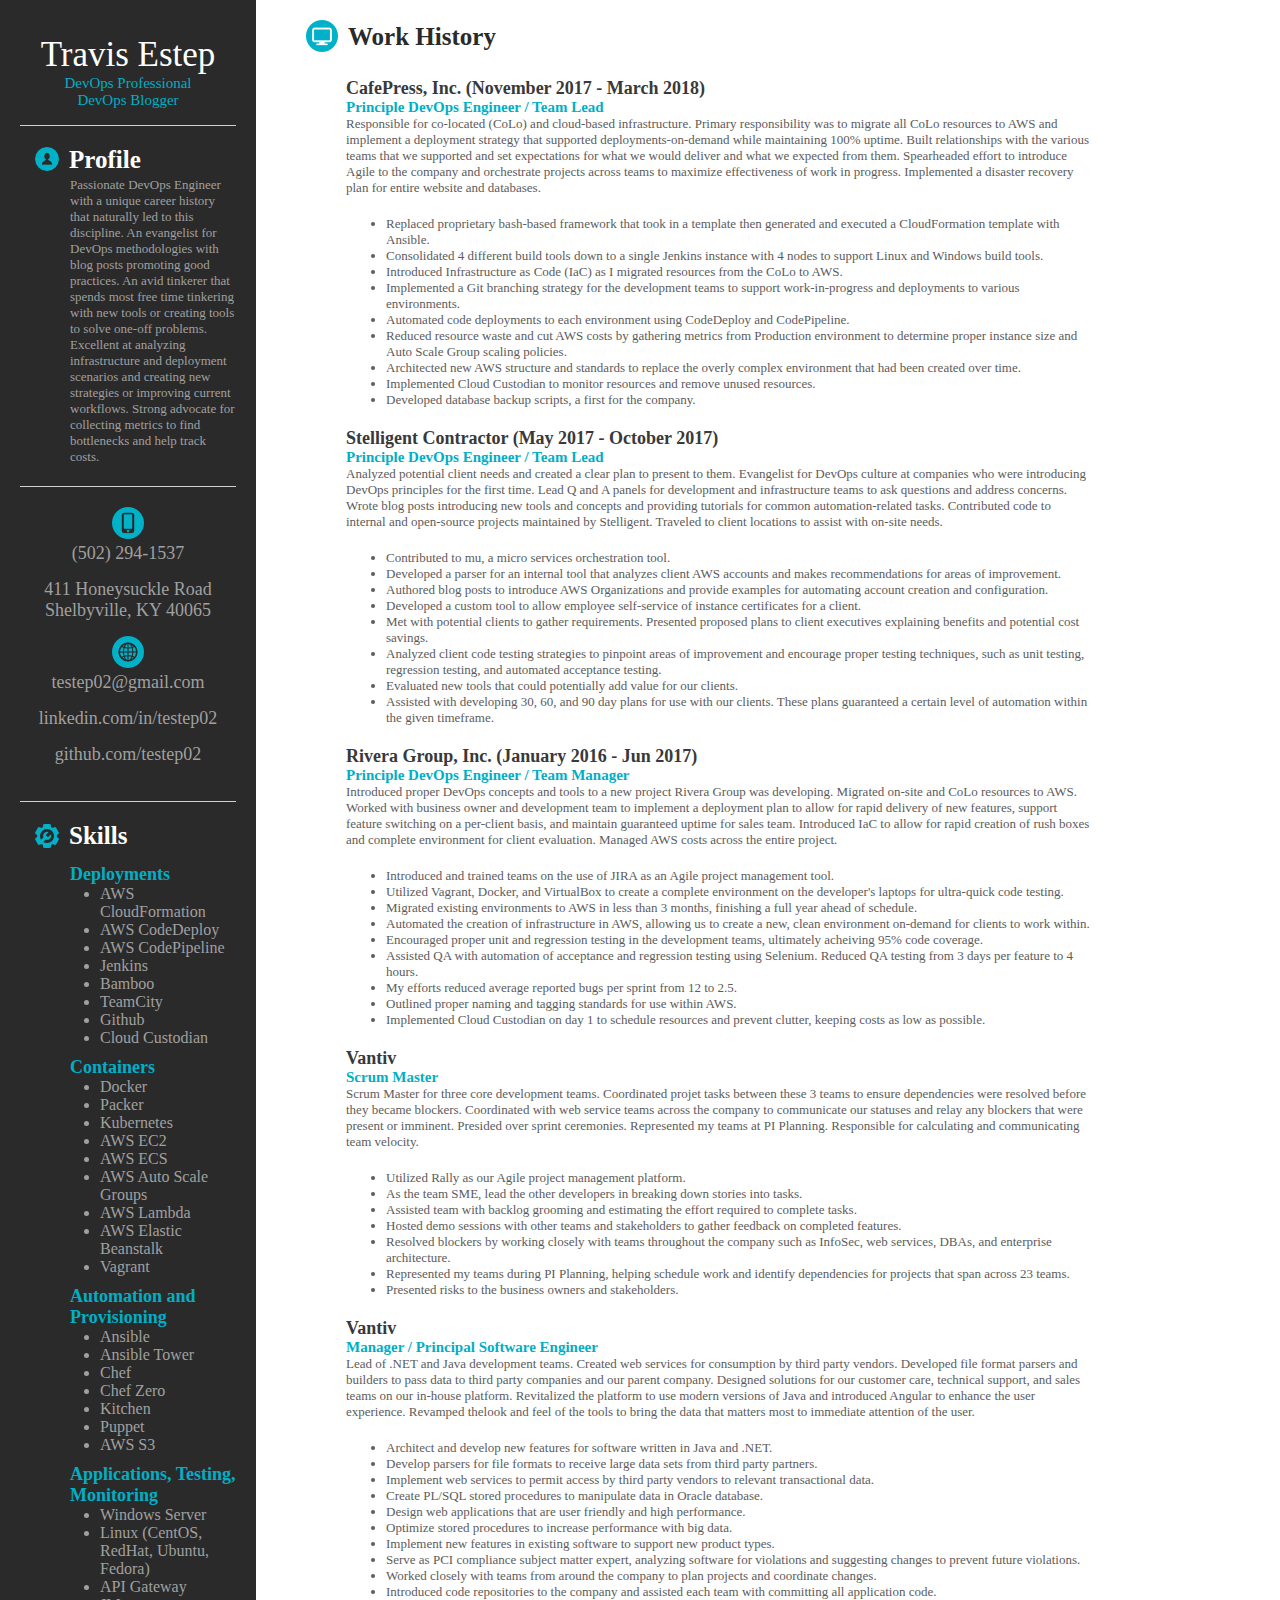
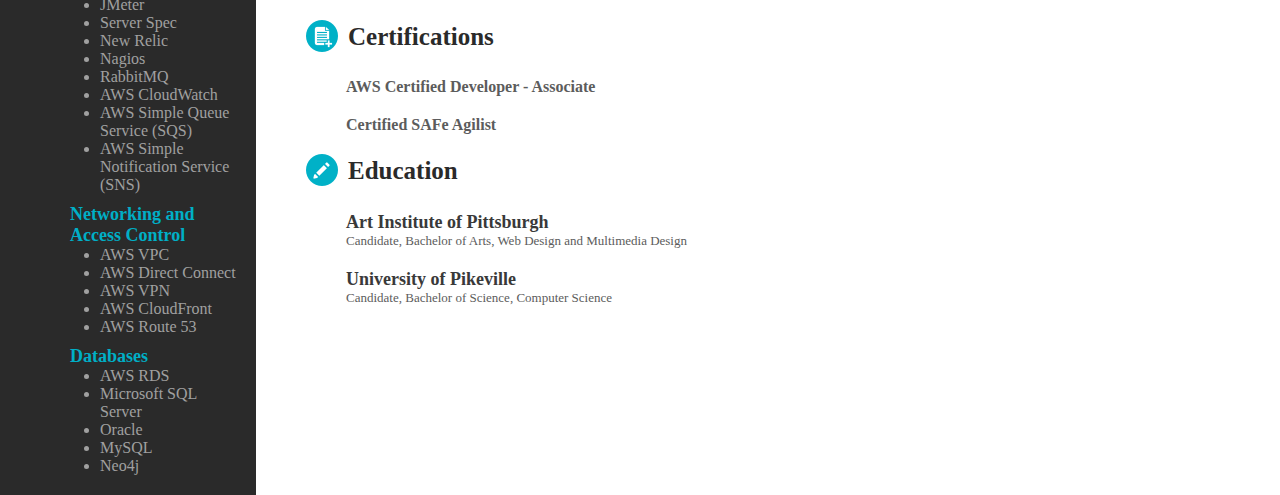
==== index.html @ 5c847f0e "Finished this resume thiing and have it ready to print in PDF format." ====
<!DOCTYPE html>
<html lang="en-US">
  <head>
    <meta charset="utf-8"/>
    <meta name="language" content="english" />
    <meta http-equiv="content-type" content="text/html" />
    <meta name="author" content="Travis Estep" />
    <meta name="designer" content="Travis Estep" />
    <meta name="publisher" content="Travis Estep" />
    <meta name="no-email-collection" content="http://unspam.com/noemailcollection/" />

    <meta name="distribution" content="web" />
    <meta name="web_author" content="Travis Estep" />
    <meta name="rating" content="general" />
    <meta name="rating" content="safe for kids" />
    <meta name="subject" content="Personal" />
    <meta name="title" content="Travis Estep - DevOps Professional - Resume" />
    <meta name="copyright" content="Copyright 2018" />
    <meta name="reply-to" content="testep02@gmail.com" />
    <meta name="abstract" content="Travis Estep is a DevOps professional and blogger who specializes in introducing DevOps culture in corporations and assisting corporations with establishing a cloud presence." />
    <meta name="city" content="Louisville" />
    <meta name="country" content="USA" />
    <meta name="distribution" content="global" />
    <meta name="classification" content="Travis Estep is a DevOps professional and blogger who specializes in introducing DevOps culture in corporations and assisting corporations with establishing a cloud presence." />

    <meta name="format-detection" content="telephone=yes" />
    <meta name="HandheldFriendly" content="true" />
    <meta name="viewport" content="width=device-width, initial-scale=1.0" />

    <meta http-equiv="Content-Style-Type" content="text/css" />
    <meta http-equiv="Content-Script-Type" content="text/javascript" />
    <link rel="stylesheet" type="text/css" href="css/main.css">
  </head>
  <body>

    <div class="col-container">
      <div class="col sidebar">
        <div class="sidebar-text">

          <div class="name-text">
            <p>Travis Estep</p>
          </div>
          <div class="job-title">
            DevOps Professional<br />
            DevOps Blogger
          </div>
        </div>

        <div class="horizontalRule">
        </div>

        <div class="sidebar-section">
          <h3 class="sidebar-title profile-title">Profile</h3>
          <p>
            Passionate DevOps Engineer with a unique career history that naturally led to this discipline. An evangelist for DevOps methodologies with blog posts promoting good practices. An avid tinkerer that
            spends most free time tinkering with new tools or creating tools to solve one-off problems. Excellent at analyzing infrastructure and deployment scenarios and creating new strategies or improving
            current workflows. Strong advocate for collecting metrics to find bottlenecks and help track costs.
          </p>
        </div>

        <div class="horizontalRule"></div>

        <div class="sidebar-section-centered">
          <div class="sidebar-contact-section">
            <img src="images/contact-phone-32.png" />
            <p>(502) 294-1537</p>
          </div>
          <div class="sidebar-contact-section">

            <p>
              411 Honeysuckle Road<br />
              Shelbyville, KY 40065
            </p>
          </div>
          <div class="sidebar-contact-section">
            <img src="images/blog-32.png" />
            <p>testep02@gmail.com</p>
          </div>
          <div class="sidebar-contact-section">
            <p>linkedin.com/in/testep02</p>
          </div>
          <div class="sidebar-contact-section">
            <p>github.com/testep02</p>
          </div>
        </div>

        <div class="horizontalRule"></div>

        <div class="sidebar-section">
          <h3 class="sidebar-title skills-title">Skills</h3>
          <h5 class="skills-subtitle">Deployments</h5>
          <ul class="skills-list">
            <li>AWS CloudFormation</li>
            <li>AWS CodeDeploy</li>
            <li>AWS CodePipeline</li>
            <li>Jenkins</li>
            <li>Bamboo</li>
            <li>TeamCity</li>
            <li>Github</li>
            <li>Cloud Custodian</li>
          </ul>

          <h5 class="skills-subtitle">Containers</h5>
          <ul class="skills-list">
            <li>Docker</li>
            <li>Packer</li>
            <li>Kubernetes</li>
            <li>AWS EC2</li>
            <li>AWS ECS</li>
            <li>AWS Auto Scale Groups</li>
            <li>AWS Lambda</li>
            <li>AWS Elastic Beanstalk</li>
            <li>Vagrant</li>
          </ul>

          <h5 class="skills-subtitle">Automation and Provisioning</h5>
          <ul class="skills-list">
            <li>Ansible</li>
            <li>Ansible Tower</li>
            <li>Chef</li>
            <li>Chef Zero</li>
            <li>Kitchen</li>
            <li>Puppet</li>
            <li>AWS S3</li>
          </ul>

          <h5 class="skills-subtitle">Applications, Testing, Monitoring</h5>
          <ul class="skills-list">
            <li>Windows Server</li>
            <li>Linux (CentOS, RedHat, Ubuntu, Fedora)
            <li>API Gateway</li>
            <li>JMeter</li>
            <li>Server Spec</li>
            <li>New Relic</li>
            <li>Nagios</li>
            <li>RabbitMQ</li>
            <li>AWS CloudWatch</li>
            <li>AWS Simple Queue Service (SQS)</li>
            <li>AWS Simple Notification Service (SNS)</li>
          </ul>

          <h5 class="skills-subtitle">Networking and Access Control</h5>
          <ul class="skills-list">
            <li>AWS VPC</li>
            <li>AWS Direct Connect</li>
            <li>AWS VPN</li>
            <li>AWS CloudFront</li>
            <li>AWS Route 53</li>
          </ul>

          <h5 class="skills-subtitle">Databases</h5>
          <ul class="skills-list">
            <li>AWS RDS</li>
            <li>Microsoft SQL Server</li>
            <li>Oracle</li>
            <li>MySQL</li>
            <li>Neo4j</li>
          </ul>
        </div>
      </div>

      <div class="col">
        <div class="col-body">
          <div class="body-section">
            <h3 class="work-history-title body-title">Work History</h3>
            <div class="body-item">
              <h4 class="body-item-header">CafePress, Inc. (November 2017 - March 2018)</h4>
              <h5 class="job-title-header">Principle DevOps Engineer / Team Lead</h5>
              <p>
                Responsible for co-located (CoLo) and cloud-based infrastructure. Primary responsibility was to migrate all CoLo resources to AWS and implement a deployment strategy
                that supported deployments-on-demand while maintaining 100% uptime. Built relationships with the various teams that we supported and set expectations for what we would deliver and
                what we expected from them. Spearheaded effort to introduce Agile to the company and orchestrate projects across teams to maximize effectiveness of work in progress. Implemented a disaster
                recovery plan for entire website and databases.

                <ul class="responsibilities">
                  <li>Replaced proprietary bash-based framework that took in a template then generated and executed a CloudFormation template with Ansible.</li>
                  <li>Consolidated 4 different build tools down to a single Jenkins instance with 4 nodes to support Linux and Windows build tools.</li>
                  <li>Introduced Infrastructure as Code (IaC) as I migrated resources from the CoLo to AWS.</li>
                  <li>Implemented a Git branching strategy for the development teams to support work-in-progress and deployments to various environments.</li>
                  <li>Automated code deployments to each environment using CodeDeploy and CodePipeline.</li>
                  <li>Reduced resource waste and cut AWS costs by gathering metrics from Production environment to determine proper instance size and Auto Scale Group scaling policies.</li>
                  <li>Architected new AWS structure and standards to replace the overly complex environment that had been created over time.</li>
                  <li>Implemented Cloud Custodian to monitor resources and remove unused resources.</li>
                  <li>Developed database backup scripts, a first for the company.</li>
                </ul>

              </p>
            </div>

            <div class="body-item">
              <h4 class="body-item-header">Stelligent Contractor (May 2017 - October 2017)</h4>
              <h5 class="job-title-header">Principle DevOps Engineer / Team Lead</h5>
              <p>
                Analyzed potential client needs and created a clear plan to present to them. Evangelist for DevOps culture at companies who
                were introducing DevOps principles for the first time. Lead Q and A panels for development and infrastructure teams to ask questions and address concerns. Wrote blog posts introducing new
                tools and concepts and providing tutorials for common automation-related tasks. Contributed code to internal and open-source projects maintained by Stelligent. Traveled to client locations
                to assist with on-site needs.

                <ul class="responsibilities">
                  <li>Contributed to mu, a micro services orchestration tool.</li>
                  <li>Developed a parser for an internal tool that analyzes client AWS accounts and makes recommendations for areas of improvement.</li>
                  <li>Authored blog posts to introduce AWS Organizations and provide examples for automating account creation and configuration.</li>
                  <li>Developed a custom tool to allow employee self-service of instance certificates for a client.</li>
                  <li>Met with potential clients to gather requirements. Presented proposed plans to client executives explaining benefits and potential cost savings.</li>
                  <li>Analyzed client code testing strategies to pinpoint areas of improvement and encourage proper testing techniques, such as unit testing, regression testing, and automated acceptance testing.</li>
                  <li>Evaluated new tools that could potentially add value for our clients.</li>
                  <li>Assisted with developing 30, 60, and 90 day plans for use with our clients. These plans guaranteed a certain level of automation within the given timeframe.</li>
                </ul>

              </p>
            </div>

            <div class="body-item">
              <h4 class="body-item-header">Rivera Group, Inc. (January 2016 - Jun 2017)</h4>
              <h5 class="job-title-header">Principle DevOps Engineer / Team Manager</h5>
              <p>
                Introduced proper DevOps concepts and tools to a new project Rivera Group was developing. Migrated on-site and CoLo resources to AWS. Worked
                with business owner and development team to implement a deployment plan to allow for rapid delivery of new features, support feature switching on a per-client basis, and maintain
                guaranteed uptime for sales team. Introduced IaC to allow for rapid creation of rush boxes and complete environment for client evaluation. Managed AWS costs across the entire project.

                <ul class="responsibilities">
                  <li>Introduced and trained teams on the use of JIRA as an Agile project management tool.</li>
                  <li>Utilized Vagrant, Docker, and VirtualBox to create a complete environment on the developer's laptops for ultra-quick code testing.</li>
                  <li>Migrated existing environments to AWS in less than 3 months, finishing a full year ahead of schedule.</li>
                  <li>Automated the creation of infrastructure in AWS, allowing us to create a new, clean environment on-demand for clients to work within.</li>
                  <li>Encouraged proper unit and regression testing in the development teams, ultimately acheiving 95% code coverage.</li>
                  <li>Assisted QA with automation of acceptance and regression testing using Selenium. Reduced QA testing from 3 days per feature to 4 hours.</li>
                  <li>My efforts reduced average reported bugs per sprint from 12 to 2.5.</li>
                  <li>Outlined proper naming and tagging standards for use within AWS.</li>
                  <li>Implemented Cloud Custodian on day 1 to schedule resources and prevent clutter, keeping costs as low as possible.</li>
                </ul>

              </p>
            </div>

            <div class="body-item">
              <h4 class="body-item-header">Vantiv</h4>
              <h5 class="job-title-header">Scrum Master</h5>
              <p>
                Scrum Master for three core development teams. Coordinated projet tasks between these 3 teams to ensure dependencies were resolved before they became blockers. Coordinated with web service teams
                across the company to communicate our statuses and relay any blockers that were present or imminent. Presided over sprint ceremonies. Represented my teams at PI Planning. Responsible for calculating
                and communicating team velocity.

                <ul class="responsibilities">
                  <li>Utilized Rally as our Agile project management platform.</li>
                  <li>As the team SME, lead the other developers in breaking down stories into tasks.</li>
                  <li>Assisted team with backlog grooming and estimating the effort required to complete tasks.</li>
                  <li>Hosted demo sessions with other teams and stakeholders to gather feedback on completed features.</li>
                  <li>Resolved blockers by working closely with teams throughout the company such as InfoSec, web services, DBAs, and enterprise architecture.</li>
                  <li>Represented my teams during PI Planning, helping schedule work and identify dependencies for projects that span across 23 teams.</li>
                  <li>Presented risks to the business owners and stakeholders.</li>
                </ul>

              </p>
            </div>

            <div class="body-item">
              <h4 class="body-item-header">Vantiv</h4>
              <h5 class="job-title-header">Manager / Principal Software Engineer</h5>
              <p>
                Lead of .NET and Java development teams. Created web services for consumption by third party vendors. Developed file format parsers and builders to pass data to third party
                companies and our parent company. Designed solutions for our customer care, technical support, and sales teams on our in-house platform. Revitalized the platform to use modern
                versions of Java and introduced Angular to enhance the user experience. Revamped thelook and feel of the tools to bring the data that matters most to immediate attention of
                the user.

                <ul class="responsibilities">
                  <li>Architect and develop new features for software written in Java and .NET.</li>
                  <li>Develop parsers for file formats to receive large data sets from third party partners.</li>
                  <li>Implement web services to permit access by third party vendors to relevant transactional data.</li>
                  <li>Create PL/SQL stored procedures to manipulate data in Oracle database.</li>
                  <li>Design web applications that are user friendly and high performance.</li>
                  <li>Optimize stored procedures to increase performance with big data.</li>
                  <li>Implement new features in existing software to support new product types.</li>
                  <li>Serve as PCI compliance subject matter expert, analyzing software for violations and suggesting changes to prevent future violations.</li>
                  <li>Worked closely with teams from around the company to plan projects and coordinate changes.</li>
                  <li>Introduced code repositories to the company and assisted each team with committing all application code.</li>
                </ul>
              </p>
            </div>
          </div>

          <div class="body-section">
            <h3 class="certifications-title body-title">Certifications</h3>
            <div class="body-item">
              <h4 class="certifications">AWS Certified Developer - Associate</h4>
            </div>

            <div class="body-item">
              <h4 class="certifications">Certified SAFe Agilist</h4>
            </div>
          </div>

          <div class="body-section">
            <h3 class="education-title body-title">Education</h3>
            <div class="body-item">
              <h4 class="body-item-header">Art Institute of Pittsburgh</h4>
              Candidate, Bachelor of Arts, Web Design and Multimedia Design
            </div>

            <div class="body-item">
              <h4 class="body-item-header">University of Pikeville</h4>
              Candidate, Bachelor of Science, Computer Science
            </div>
          </div>
        </div>
      </div>
    </div>
  </body>
</html>
---- css/main.css ----
* {
  margin: 0;
  padding: 0;
}

body{
  background-color: white;
  color: red;
}

.round-image {
  border-radius: 50%;
}

.icon-image-container {
  margin: auto;
  padding-top: 25px;
  width: 60%;
}

.strong-text {
  font-weight: 450;
  color: #a0a0a0;
}

.sidebar-text {
  display: block;
  width: 100%;
  height: 100%;
}
.name-text {
  position: relative;
  padding-top: 15px;
  float: left;
  font-family: "Segoe UI";
	font-size: 35px;
	font-style: normal;
	font-variant: normal;
	font-weight: lighter;
  color: white;
  width: 100%;
}

.job-title {
  position: relative;
  float: left;
  font-family: "Segoe UI";
  font-size: 15px;
  font-style: normal;
  font-variant: normal;
  font-weight: lighter;
  color: #00afc6;
  /*color: #A0A0A0;*/
  width: 100%;
}

.icon-image {
  margin-left: auto;
  margin-right: auto;
  width: 100px;
  height: 100px;
}

.col-container {
  display: table;
  width: 100%;
}

.col {
  display: table-cell;
  padding: 20px;
  vertical-align: top;
}

.sidebar {
  width: 20%;
  background-color: #2a2a2a;
  text-align: center;
}

div.horizontalRule {
  min-height: 1px;
  clear: both;
  width: 100%;
  border-bottom: 1px solid #d1d1d1;
  height: 1px;
  padding-top: 15px;
  /*padding-bottom: 15px;*/
  margin-top: 5px;
  margin-bottom: 5px;
}

.sidebar-title {
  color: white;
  font-size: 25px;
  font-style: normal;
  font-weight: bold;
  font-family: "Segoe UI";
}

.body-title {
  color: #2a2a2a;
  font-size: 25px;
  font-style: normal;
  font-weight: bold;
  font-family: "Segoe UI";
  padding-bottom: 20px;
}

h3.profile-title:before {
  content: url('../images/profile-24.png');
  height: 32px;
  padding-right: 10px;
  vertical-align: middle;
}

h3.work-history-title:before {
  content: url('../images/work-history-32.png');
  height: 32px;
  padding-right: 10px;
  vertical-align: middle;
}

h3.certifications-title:before {
  content: url('../images/certification-32.png');
  height: 32px;
  padding-right: 10px;
  vertical-align: middle;
}

h3.education-title:before {
  content: url('../images/education-32.png');
  height: 32px;
  padding-right: 10px;
  vertical-align: middle;
}

.sidebar-section {
  padding-top: 15px;
  padding-left: 15px;
  text-align: left;
}

.sidebar-section-centered {
  padding-top: 15px;
  padding-left: 15px;
  padding-right: 15px;
}

.sidebar-section-centered p {
  color: #a0a0a0;
  font-family: "Segoe UI";
  font-size: 18px;
}

.sidebar-contact-section {
  padding-bottom: 15px;
}

.sidebar-section p {
  padding-left: 35px;
  color: #a0a0a0;
  font-family: "Segoe UI";
  font-size: 13px;
}

h3.skills-title:before {
  content: url('../images/skills-24.png');
  height: 32px;
  padding-right: 10px;
  vertical-align: middle;
}

.col-body {
  padding-left: 30px;
  width: 80%;
}

ul.responsibilities {
  padding-top: 20px;
  padding-left: 40px;
}

h4.body-item-header {
  font-family: "Segoe UI";
  font-size: 18px;
  color: #393939;
}

h4.certifications {
  font-size: 16px;
  color: #5c5c5c;
}

h5.skills-subtitle {
  padding-top: 10px;
  padding-left: 35px;
  font-family: "Segoe UI";
  font-size: 18px;
  color: #00afc6;
}

.skills-list {
  padding-left: 65px;
  color: #a0a0a0;
  font-family: "Segoe UI";
}

.body-item {
  padding-left: 40px;
  padding-bottom: 20px;
  font-size: 13px;
  color: #5c5c5c;
  font-family: "Segoe UI";
}

h5.job-title-header {
  font-size: 15px;
  color: #00afc6;
}
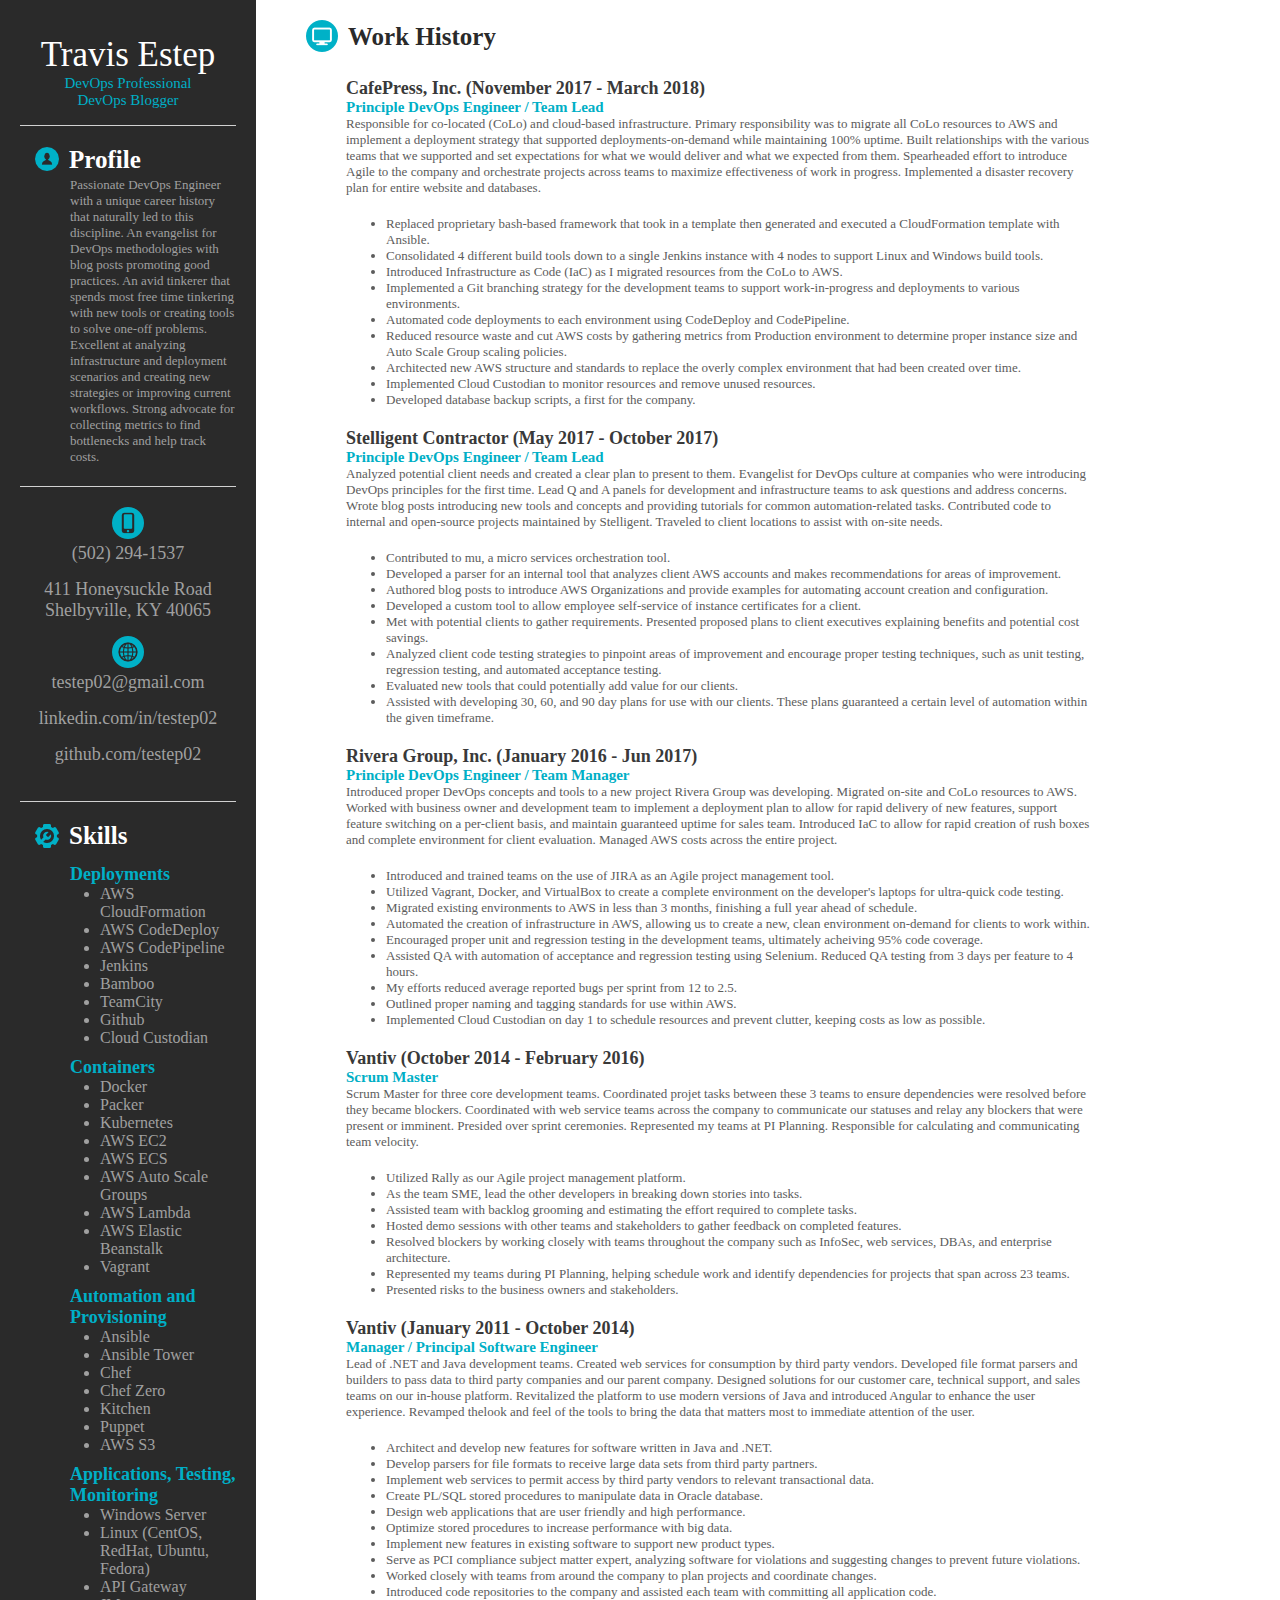
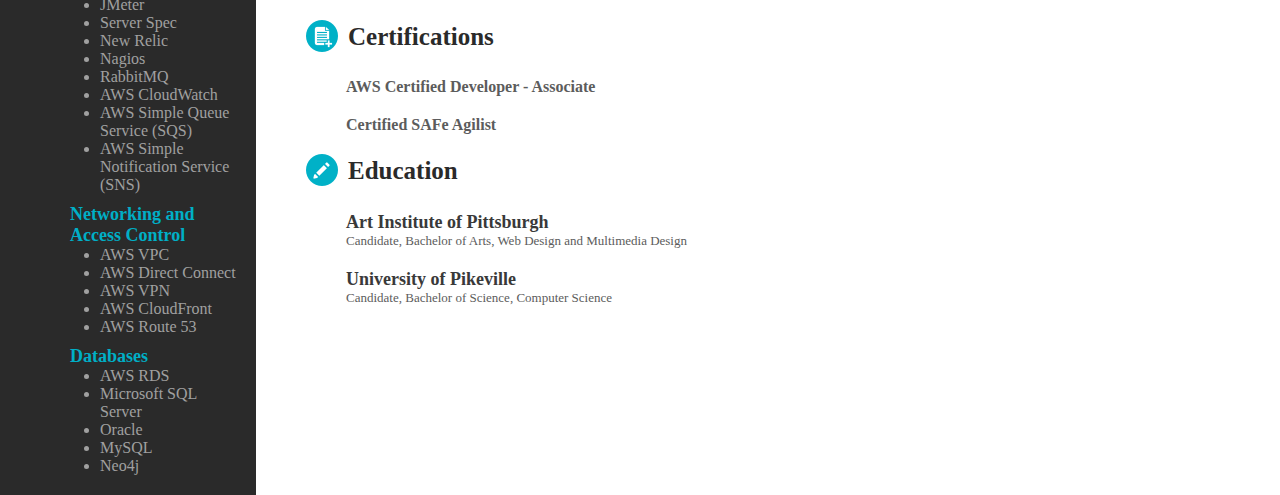
==== commit f81511e1: "Final version of my resume that has been printed as a PDF" ====
--- a/index.html
+++ b/index.html
@@ -234,7 +234,7 @@
             </div>
 
             <div class="body-item">
-              <h4 class="body-item-header">Vantiv</h4>
+              <h4 class="body-item-header">Vantiv (October 2014 - February 2016)</h4>
               <h5 class="job-title-header">Scrum Master</h5>
               <p>
                 Scrum Master for three core development teams. Coordinated projet tasks between these 3 teams to ensure dependencies were resolved before they became blockers. Coordinated with web service teams
@@ -255,7 +255,7 @@
             </div>
 
             <div class="body-item">
-              <h4 class="body-item-header">Vantiv</h4>
+              <h4 class="body-item-header">Vantiv (January 2011 - October 2014)</h4>
               <h5 class="job-title-header">Manager / Principal Software Engineer</h5>
               <p>
                 Lead of .NET and Java development teams. Created web services for consumption by third party vendors. Developed file format parsers and builders to pass data to third party
--- a/css/main.css
+++ b/css/main.css
@@ -218,3 +218,10 @@
   font-size: 15px;
   color: #00afc6;
 }
+
+h3.cover-letter-title {
+  content: url('../images/skills-24.png');
+  height: 32px;
+  padding-right: 10px;
+  vertical-align: middle;
+}
